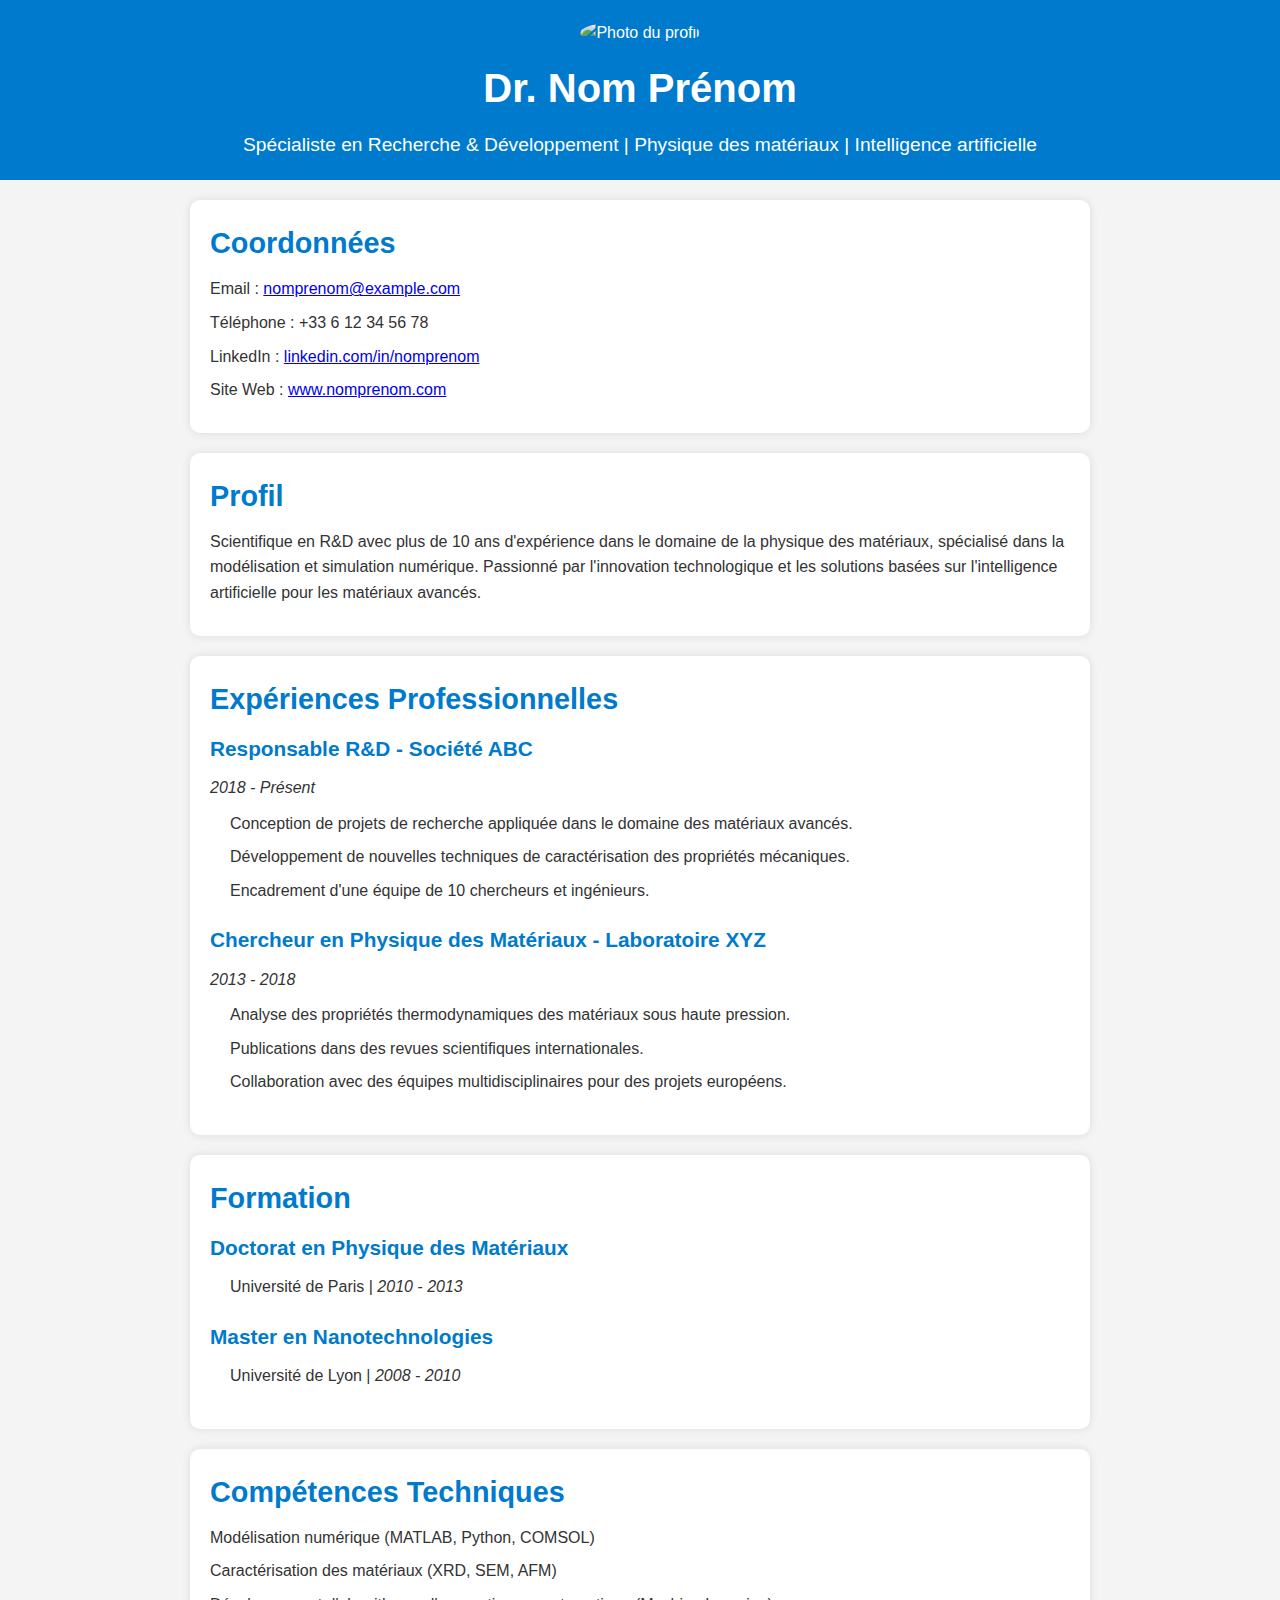
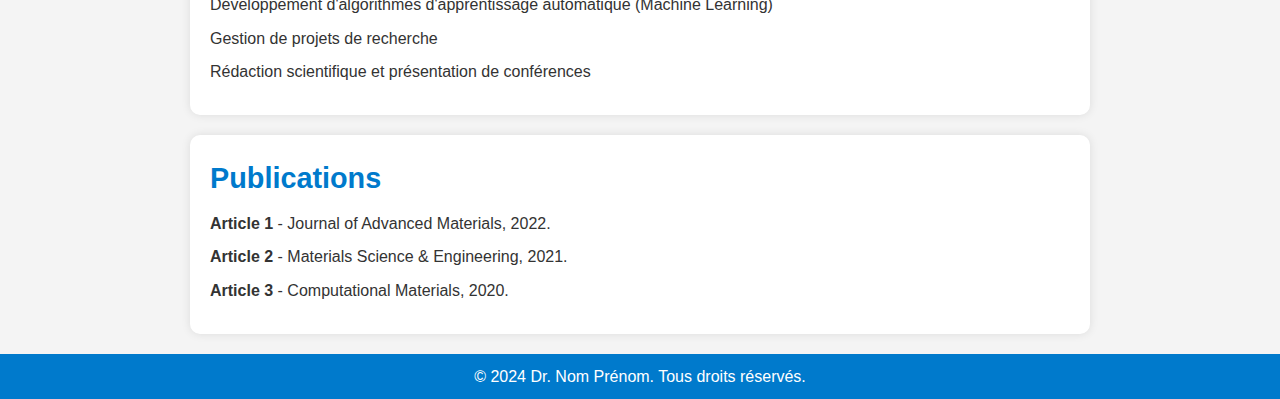
==== index.html @ 74c6ac13 "Add files via upload" ====
<!DOCTYPE html>
<html lang="fr">
<head>
    <meta charset="UTF-8">
    <meta name="viewport" content="width=device-width, initial-scale=1.0">
    <title>CV Scientifique R&D</title>
    <link rel="stylesheet" href="style.css">
</head>
<body>
    <header>
        <div class="photo-profil">
            <img src="photo.jpg" alt="Photo du profil">
        </div>
        <h1>Dr. Nom Prénom</h1>
        <p>Spécialiste en Recherche & Développement | Physique des matériaux | Intelligence artificielle</p>
    </header>

    <section class="contact">
        <h2>Coordonnées</h2>
        <ul>
            <li>Email : <a href="mailto:nomprenom@example.com">nomprenom@example.com</a></li>
            <li>Téléphone : +33 6 12 34 56 78</li>
            <li>LinkedIn : <a href="#">linkedin.com/in/nomprenom</a></li>
            <li>Site Web : <a href="#">www.nomprenom.com</a></li>
        </ul>
    </section>

    <section class="profil">
        <h2>Profil</h2>
        <p>Scientifique en R&D avec plus de 10 ans d'expérience dans le domaine de la physique des matériaux, 
        spécialisé dans la modélisation et simulation numérique. Passionné par l'innovation technologique 
        et les solutions basées sur l'intelligence artificielle pour les matériaux avancés.</p>
    </section>

    <section class="experience">
        <h2>Expériences Professionnelles</h2>
        <div class="experience-item">
            <h3>Responsable R&D - Société ABC</h3>
            <p><em>2018 - Présent</em></p>
            <ul>
                <li>Conception de projets de recherche appliquée dans le domaine des matériaux avancés.</li>
                <li>Développement de nouvelles techniques de caractérisation des propriétés mécaniques.</li>
                <li>Encadrement d'une équipe de 10 chercheurs et ingénieurs.</li>
            </ul>
        </div>
        <div class="experience-item">
            <h3>Chercheur en Physique des Matériaux - Laboratoire XYZ</h3>
            <p><em>2013 - 2018</em></p>
            <ul>
                <li>Analyse des propriétés thermodynamiques des matériaux sous haute pression.</li>
                <li>Publications dans des revues scientifiques internationales.</li>
                <li>Collaboration avec des équipes multidisciplinaires pour des projets européens.</li>
            </ul>
        </div>
    </section>

    <section class="education">
        <h2>Formation</h2>
        <div class="education-item">
            <h3>Doctorat en Physique des Matériaux</h3>
            <p>Université de Paris | <em>2010 - 2013</em></p>
        </div>
        <div class="education-item">
            <h3>Master en Nanotechnologies</h3>
            <p>Université de Lyon | <em>2008 - 2010</em></p>
        </div>
    </section>

    <section class="competences">
        <h2>Compétences Techniques</h2>
        <ul>
            <li>Modélisation numérique (MATLAB, Python, COMSOL)</li>
            <li>Caractérisation des matériaux (XRD, SEM, AFM)</li>
            <li>Développement d'algorithmes d'apprentissage automatique (Machine Learning)</li>
            <li>Gestion de projets de recherche</li>
            <li>Rédaction scientifique et présentation de conférences</li>
        </ul>
    </section>

    <section class="publications">
        <h2>Publications</h2>
        <ul>
            <li><strong>Article 1</strong> - Journal of Advanced Materials, 2022.</li>
            <li><strong>Article 2</strong> - Materials Science & Engineering, 2021.</li>
            <li><strong>Article 3</strong> - Computational Materials, 2020.</li>
        </ul>
    </section>

    <footer>
        <p>&copy; 2024 Dr. Nom Prénom. Tous droits réservés.</p>
    </footer>
</body>
</html>
---- style.css ----
* {
    margin: 0;
    padding: 0;
    box-sizing: border-box;
}

body {
    font-family: 'Arial', sans-serif;
    line-height: 1.6;
    background-color: #f4f4f4;
    color: #333;
}

header {
    text-align: center;
    padding: 20px;
    background-color: #007acc;
    color: white;
}

header h1 {
    margin-bottom: 10px;
    font-size: 2.5em;
}

header p {
    font-size: 1.2em;
    margin-top: 5px;
}

.photo-profil img {
    border-radius: 50%;
    width: 150px;
    height: 150px;
    margin-bottom: 10px;
}

section {
    max-width: 900px;
    margin: 20px auto;
    background-color: #fff;
    padding: 20px;
    border-radius: 10px;
    box-shadow: 0 0 10px rgba(0, 0, 0, 0.1);
}

section h2 {
    margin-bottom: 10px;
    font-size: 1.8em;
    color: #007acc;
}

section ul, section p {
    margin: 10px 0;
}

section ul {
    list-style: none;
    padding: 0;
}

section ul li {
    margin-bottom: 8px;
}

.experience-item, .education-item {
    margin-bottom: 20px;
}

.experience-item h3, .education-item h3 {
    font-size: 1.3em;
    color: #007acc;
}

.experience-item ul, .education-item p {
    margin-left: 20px;
}

footer {
    text-align: center;
    padding: 10px 0;
    background-color: #007acc;
    color: white;
    margin-top: 20px;
}
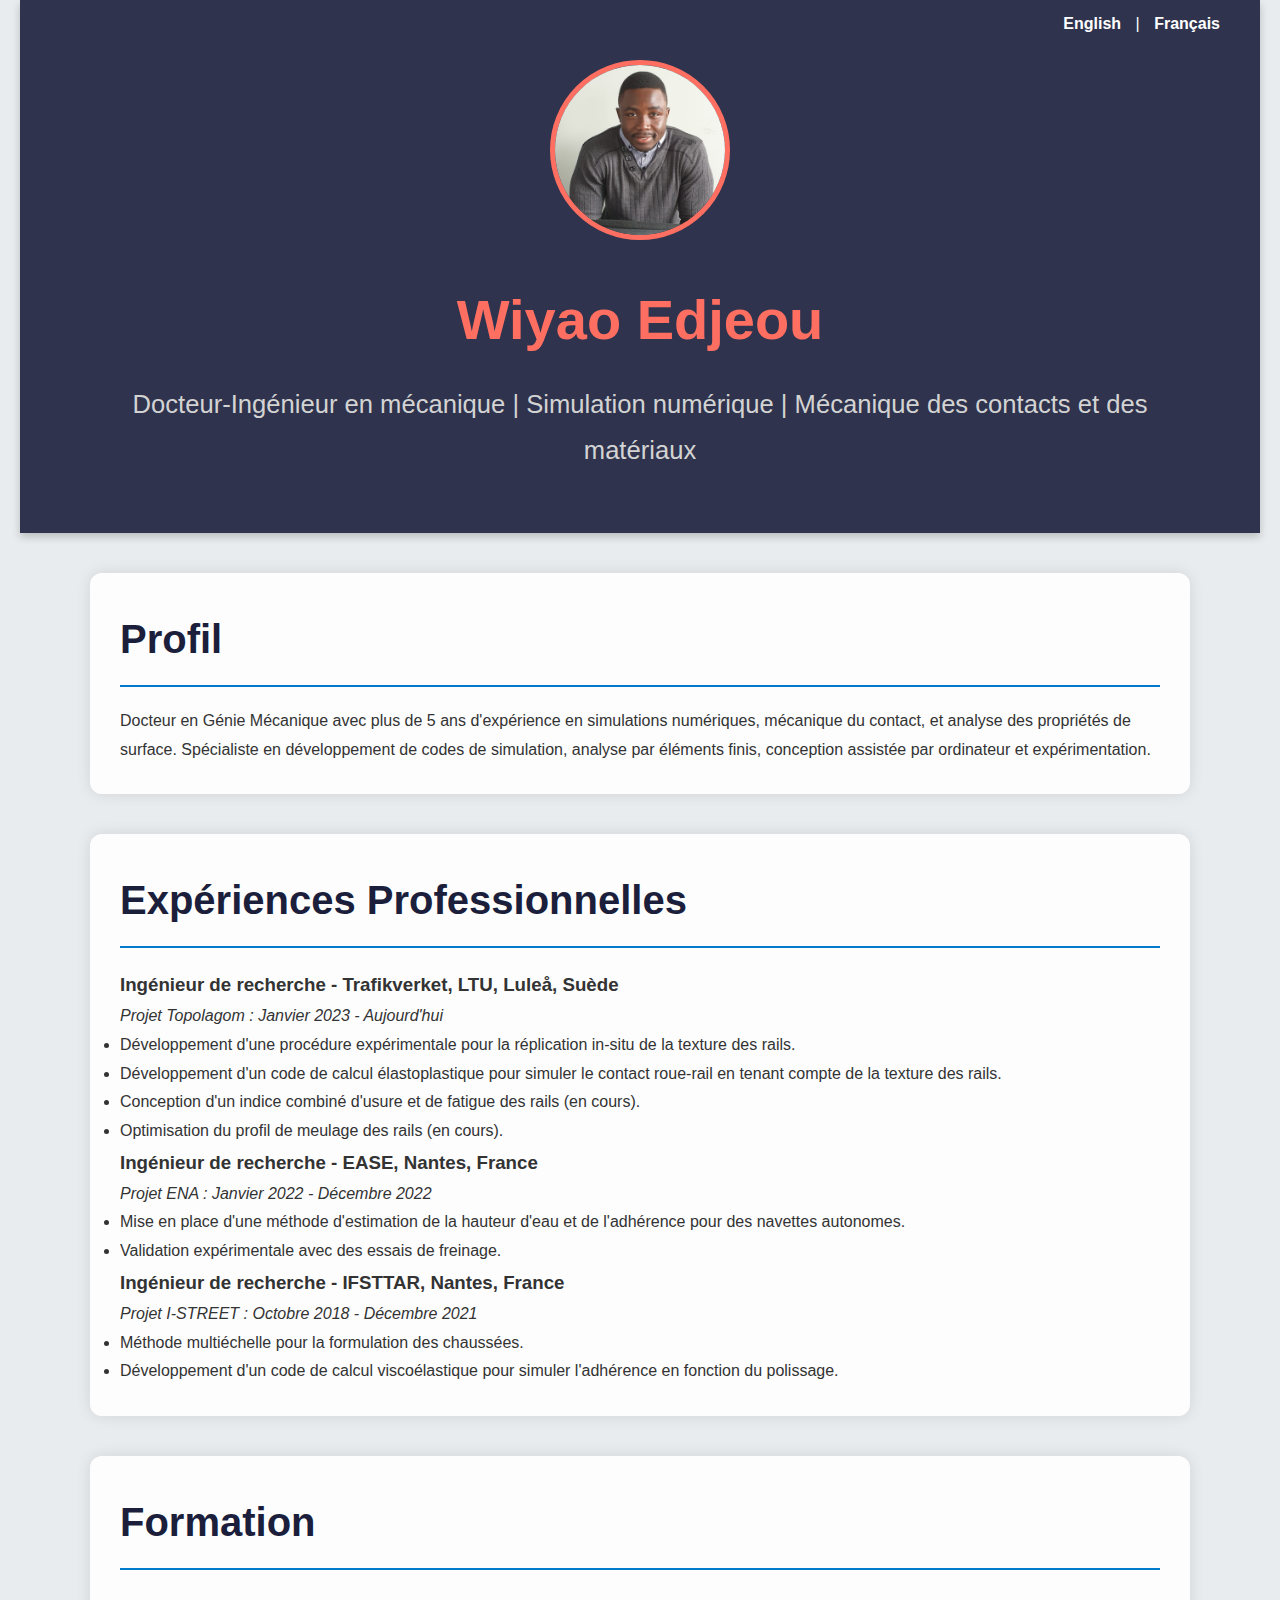
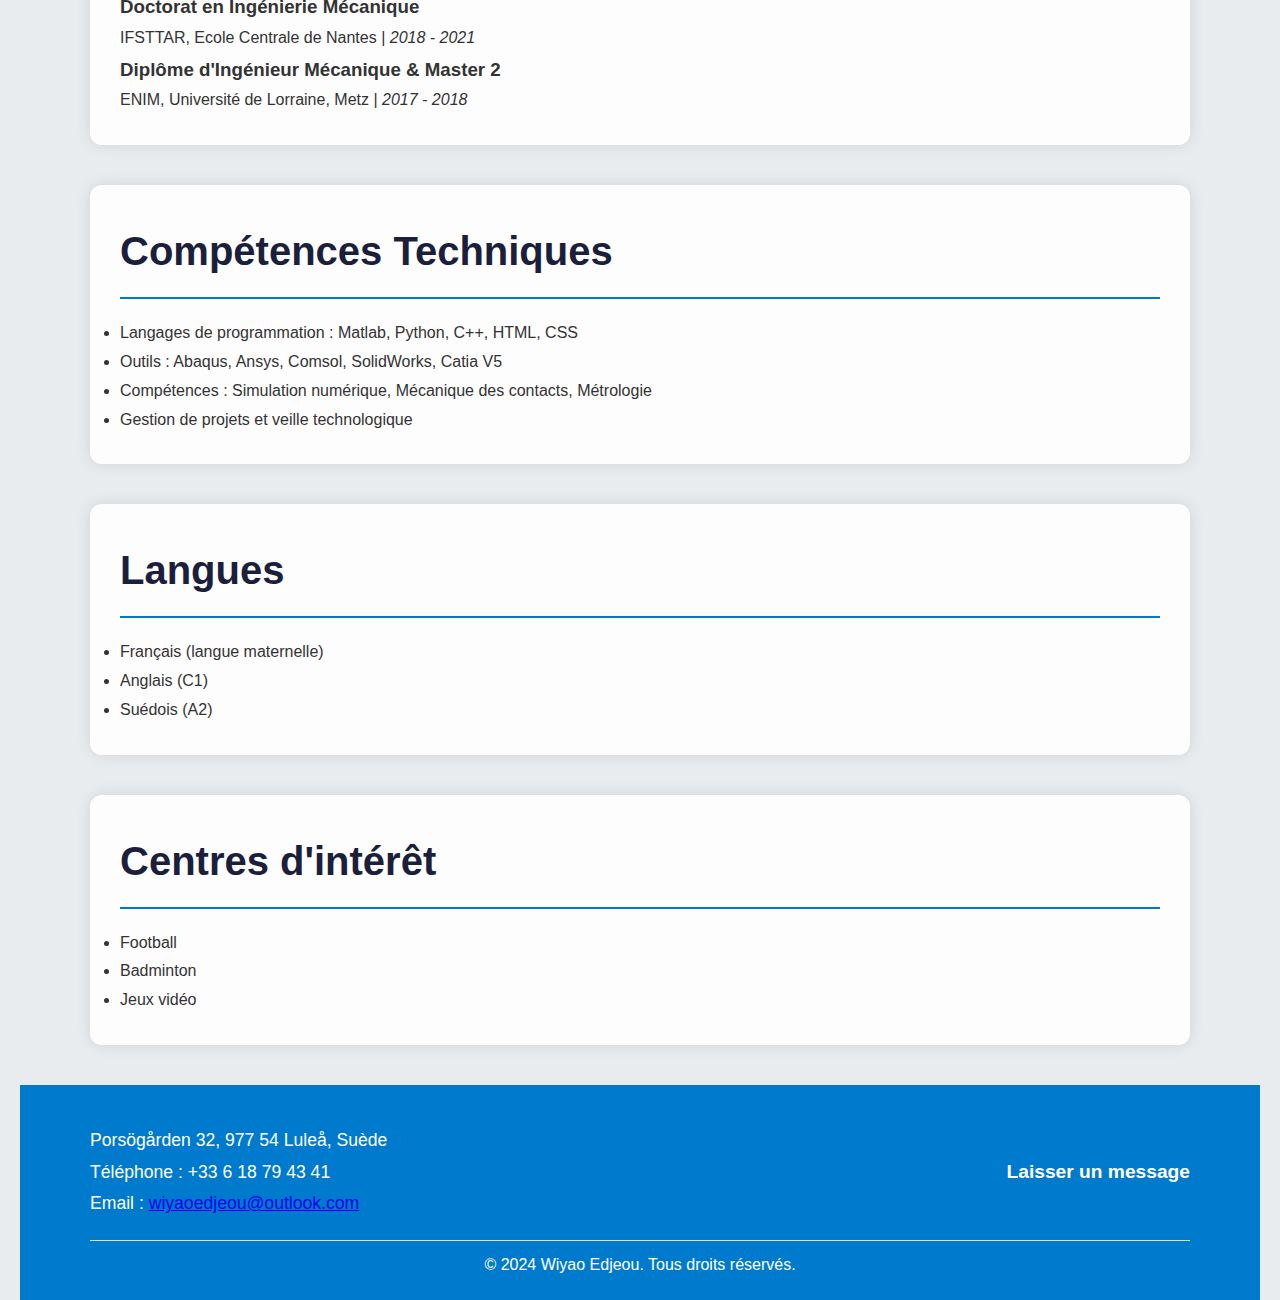
==== commit 6ec9770e: "Add files via upload" ====
--- a/index.html
+++ b/index.html
@@ -3,53 +3,52 @@
 <head>
     <meta charset="UTF-8">
     <meta name="viewport" content="width=device-width, initial-scale=1.0">
-    <title>CV Scientifique R&D</title>
-    <link rel="stylesheet" href="style.css">
+    <title>CV Wiyao Edjeou - Ingénieur en mécanique</title>
+    <link rel="stylesheet" href="main_style.css">
 </head>
 <body>
     <header>
+        <div class="lang-switcher">
+            <a href="index_en.html">English</a> | <a href="index.html">Français</a>
+        </div>
         <div class="photo-profil">
             <img src="photo.jpg" alt="Photo du profil">
         </div>
-        <h1>Dr. Nom Prénom</h1>
-        <p>Spécialiste en Recherche & Développement | Physique des matériaux | Intelligence artificielle</p>
+        <h1>Wiyao Edjeou</h1>
+        <p>Docteur-Ingénieur en mécanique | Simulation numérique | Mécanique des contacts et des matériaux</p>
     </header>
-
-    <section class="contact">
-        <h2>Coordonnées</h2>
-        <ul>
-            <li>Email : <a href="mailto:nomprenom@example.com">nomprenom@example.com</a></li>
-            <li>Téléphone : +33 6 12 34 56 78</li>
-            <li>LinkedIn : <a href="#">linkedin.com/in/nomprenom</a></li>
-            <li>Site Web : <a href="#">www.nomprenom.com</a></li>
-        </ul>
-    </section>
 
     <section class="profil">
         <h2>Profil</h2>
-        <p>Scientifique en R&D avec plus de 10 ans d'expérience dans le domaine de la physique des matériaux, 
-        spécialisé dans la modélisation et simulation numérique. Passionné par l'innovation technologique 
-        et les solutions basées sur l'intelligence artificielle pour les matériaux avancés.</p>
+        <p>Docteur en Génie Mécanique avec plus de 5 ans d'expérience en simulations numériques, mécanique du contact, et analyse des propriétés de surface. Spécialiste en développement de codes de simulation, analyse par éléments finis, conception assistée par ordinateur et expérimentation.</p>
     </section>
 
     <section class="experience">
         <h2>Expériences Professionnelles</h2>
         <div class="experience-item">
-            <h3>Responsable R&D - Société ABC</h3>
-            <p><em>2018 - Présent</em></p>
+            <h3>Ingénieur de recherche - Trafikverket, LTU, Luleå, Suède</h3>
+            <p><em>Projet Topolagom : Janvier 2023 - Aujourd'hui</em></p>
             <ul>
-                <li>Conception de projets de recherche appliquée dans le domaine des matériaux avancés.</li>
-                <li>Développement de nouvelles techniques de caractérisation des propriétés mécaniques.</li>
-                <li>Encadrement d'une équipe de 10 chercheurs et ingénieurs.</li>
+                <li>Développement d'une procédure expérimentale pour la réplication in-situ de la texture des rails.</li>
+                <li>Développement d'un code de calcul élastoplastique pour simuler le contact roue-rail en tenant compte de la texture des rails.</li>
+                <li>Conception d'un indice combiné d'usure et de fatigue des rails (en cours).</li>
+                <li>Optimisation du profil de meulage des rails (en cours).</li>
             </ul>
         </div>
         <div class="experience-item">
-            <h3>Chercheur en Physique des Matériaux - Laboratoire XYZ</h3>
-            <p><em>2013 - 2018</em></p>
+            <h3>Ingénieur de recherche - EASE, Nantes, France</h3>
+            <p><em>Projet ENA : Janvier 2022 - Décembre 2022</em></p>
             <ul>
-                <li>Analyse des propriétés thermodynamiques des matériaux sous haute pression.</li>
-                <li>Publications dans des revues scientifiques internationales.</li>
-                <li>Collaboration avec des équipes multidisciplinaires pour des projets européens.</li>
+                <li>Mise en place d'une méthode d'estimation de la hauteur d'eau et de l'adhérence pour des navettes autonomes.</li>
+                <li>Validation expérimentale avec des essais de freinage.</li>
+            </ul>
+        </div>
+        <div class="experience-item">
+            <h3>Ingénieur de recherche - IFSTTAR, Nantes, France</h3>
+            <p><em>Projet I-STREET : Octobre 2018 - Décembre 2021</em></p>
+            <ul>
+                <li>Méthode multiéchelle pour la formulation des chaussées.</li>
+                <li>Développement d'un code de calcul viscoélastique pour simuler l'adhérence en fonction du polissage.</li>
             </ul>
         </div>
     </section>
@@ -57,37 +56,58 @@
     <section class="education">
         <h2>Formation</h2>
         <div class="education-item">
-            <h3>Doctorat en Physique des Matériaux</h3>
-            <p>Université de Paris | <em>2010 - 2013</em></p>
+            <h3>Doctorat en Ingénierie Mécanique</h3>
+            <p>IFSTTAR, Ecole Centrale de Nantes | <em>2018 - 2021</em></p>
         </div>
         <div class="education-item">
-            <h3>Master en Nanotechnologies</h3>
-            <p>Université de Lyon | <em>2008 - 2010</em></p>
+            <h3>Diplôme d'Ingénieur Mécanique & Master 2</h3>
+            <p>ENIM, Université de Lorraine, Metz | <em>2017 - 2018</em></p>
         </div>
     </section>
 
     <section class="competences">
         <h2>Compétences Techniques</h2>
         <ul>
-            <li>Modélisation numérique (MATLAB, Python, COMSOL)</li>
-            <li>Caractérisation des matériaux (XRD, SEM, AFM)</li>
-            <li>Développement d'algorithmes d'apprentissage automatique (Machine Learning)</li>
-            <li>Gestion de projets de recherche</li>
-            <li>Rédaction scientifique et présentation de conférences</li>
+            <li>Langages de programmation : Matlab, Python, C++, HTML, CSS</li>
+            <li>Outils : Abaqus, Ansys, Comsol, SolidWorks, Catia V5</li>
+            <li>Compétences : Simulation numérique, Mécanique des contacts, Métrologie</li>
+            <li>Gestion de projets et veille technologique</li>
         </ul>
     </section>
 
-    <section class="publications">
-        <h2>Publications</h2>
+    <section class="languages">
+        <h2>Langues</h2>
         <ul>
-            <li><strong>Article 1</strong> - Journal of Advanced Materials, 2022.</li>
-            <li><strong>Article 2</strong> - Materials Science & Engineering, 2021.</li>
-            <li><strong>Article 3</strong> - Computational Materials, 2020.</li>
+            <li>Français (langue maternelle)</li>
+            <li>Anglais (C1)</li>
+            <li>Suédois (A2)</li>
         </ul>
     </section>
 
+    <section class="hobbies">
+        <h2>Centres d'intérêt</h2>
+        <ul>
+            <li>Football</li>
+            <li>Badminton</li>
+            <li>Jeux vidéo</li>
+        </ul>
+    </section>
+
+    <!-- Updated Footer -->
     <footer>
-        <p>&copy; 2024 Dr. Nom Prénom. Tous droits réservés.</p>
+        <div class="footer-container">
+            <div class="footer-left">
+                <p>
+                    Porsögården 32, 977 54 Luleå, Suède<br>
+                    Téléphone : +33 6 18 79 43 41<br>
+                    Email : <a href="mailto:wiyaoedjeou@outlook.com">wiyaoedjeou@outlook.com</a>
+                </p>
+            </div>
+            <div class="footer-right">
+                <p><a href="contact.html">Laisser un message</a></p>
+            </div>
+        </div>
+        <p class="copyright">&copy; 2024 Wiyao Edjeou. Tous droits réservés.</p>
     </footer>
 </body>
 </html>
--- a/main_style.css
+++ b/main_style.css
@@ -0,0 +1,128 @@
+/* Main page styling */
+* {
+    margin: 0;
+    padding: 0;
+    box-sizing: border-box;
+}
+
+body {
+    font-family: 'Lato', sans-serif;
+    background-color: #e9ecef;
+    color: #333;
+    line-height: 1.8;
+    padding: 0 20px;
+    background-image: url('background-simulation.jpg'); /* Replace with an engineering-related background */
+    background-size: cover;
+    background-attachment: fixed;
+}
+
+/* Header */
+header {
+    text-align: center;
+    padding: 60px;
+    background-color: rgba(27, 31, 59, 0.9);
+    color: white;
+    position: relative;
+    box-shadow: 0 4px 8px rgba(0, 0, 0, 0.2);
+}
+
+header h1 {
+    font-size: 3.5em;
+    margin-bottom: 10px;
+    font-weight: bold;
+    color: #ff6f61;
+}
+
+header p {
+    font-size: 1.6em;
+    color: #d3d3d3;
+}
+
+.photo-profil img {
+    border-radius: 50%;
+    width: 180px;
+    height: 180px;
+    border: 5px solid #ff6f61;
+    margin-bottom: 20px;
+}
+
+/* Section Styling */
+section {
+    max-width: 1100px;
+    margin: 40px auto;
+    background-color: rgba(255, 255, 255, 0.9);
+    padding: 30px;
+    border-radius: 12px;
+    box-shadow: 0 0 15px rgba(0, 0, 0, 0.1);
+}
+
+section h2 {
+    font-size: 2.5em;
+    margin-bottom: 20px;
+    color: #1b1f3b;
+    border-bottom: 2px solid #007acc;
+    padding-bottom: 10px;
+}
+
+/* Footer Styles */
+footer {
+    background-color: #007acc;
+    color: white;
+    padding: 20px;
+    margin-top: 40px;
+}
+
+.footer-container {
+    display: flex;
+    justify-content: space-between;
+    align-items: center;
+    max-width: 1100px;
+    margin: 0 auto;
+    padding: 20px 0;
+    border-bottom: 1px solid #e0e0e0;
+}
+
+.footer-left {
+    text-align: left;
+    font-size: 1.1em;
+}
+
+.footer-right {
+    text-align: right;
+    font-size: 1.2em;
+}
+
+.footer-right a {
+    color: white;
+    text-decoration: none;
+    font-weight: bold;
+}
+
+.footer-right a:hover {
+    text-decoration: underline;
+}
+
+/* Copyright Section */
+footer .copyright {
+    text-align: center;
+    font-size: 1em;
+    margin-top: 10px;
+}
+
+/* Language Switcher */
+.lang-switcher {
+    position: absolute;
+    top: 10px;
+    right: 30px;
+}
+
+.lang-switcher a {
+    color: #fff;
+    font-weight: bold;
+    margin: 0 10px;
+    text-decoration: none;
+}
+
+.lang-switcher a:hover {
+    text-decoration: underline;
+}
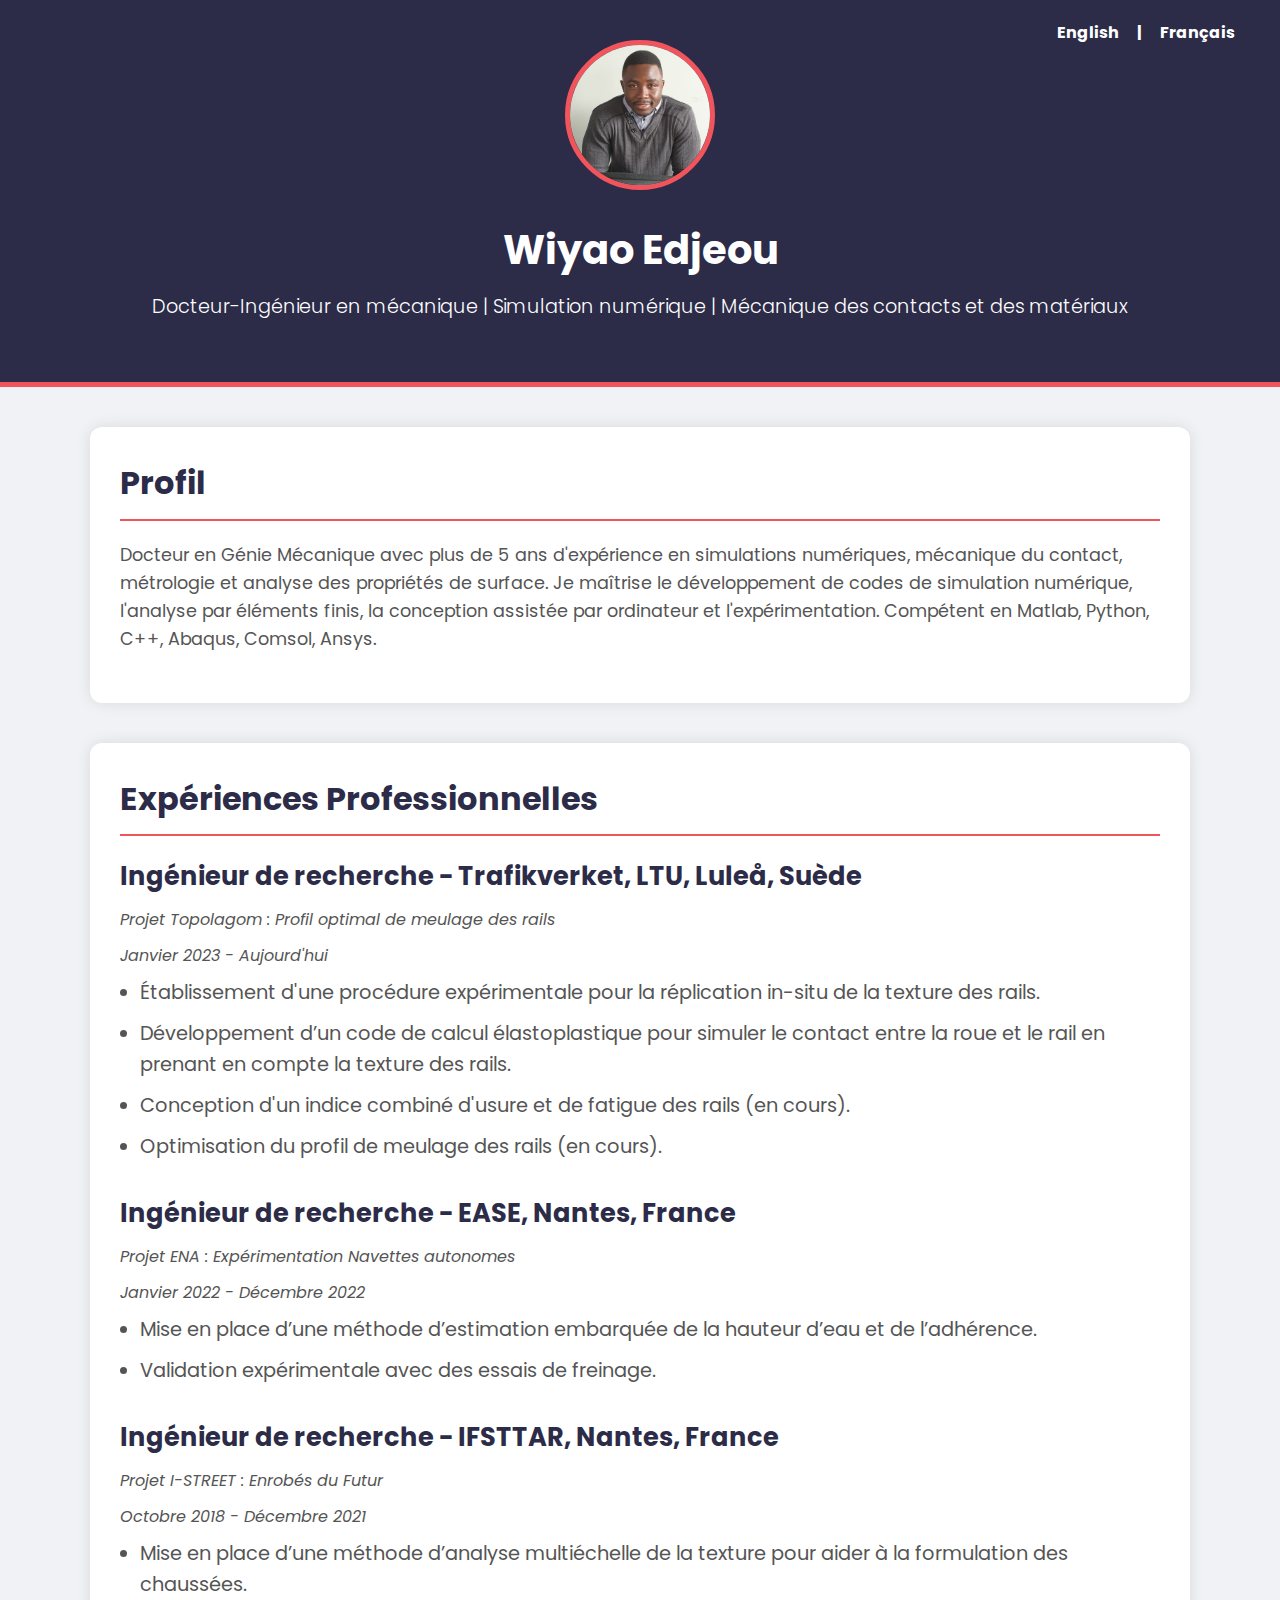
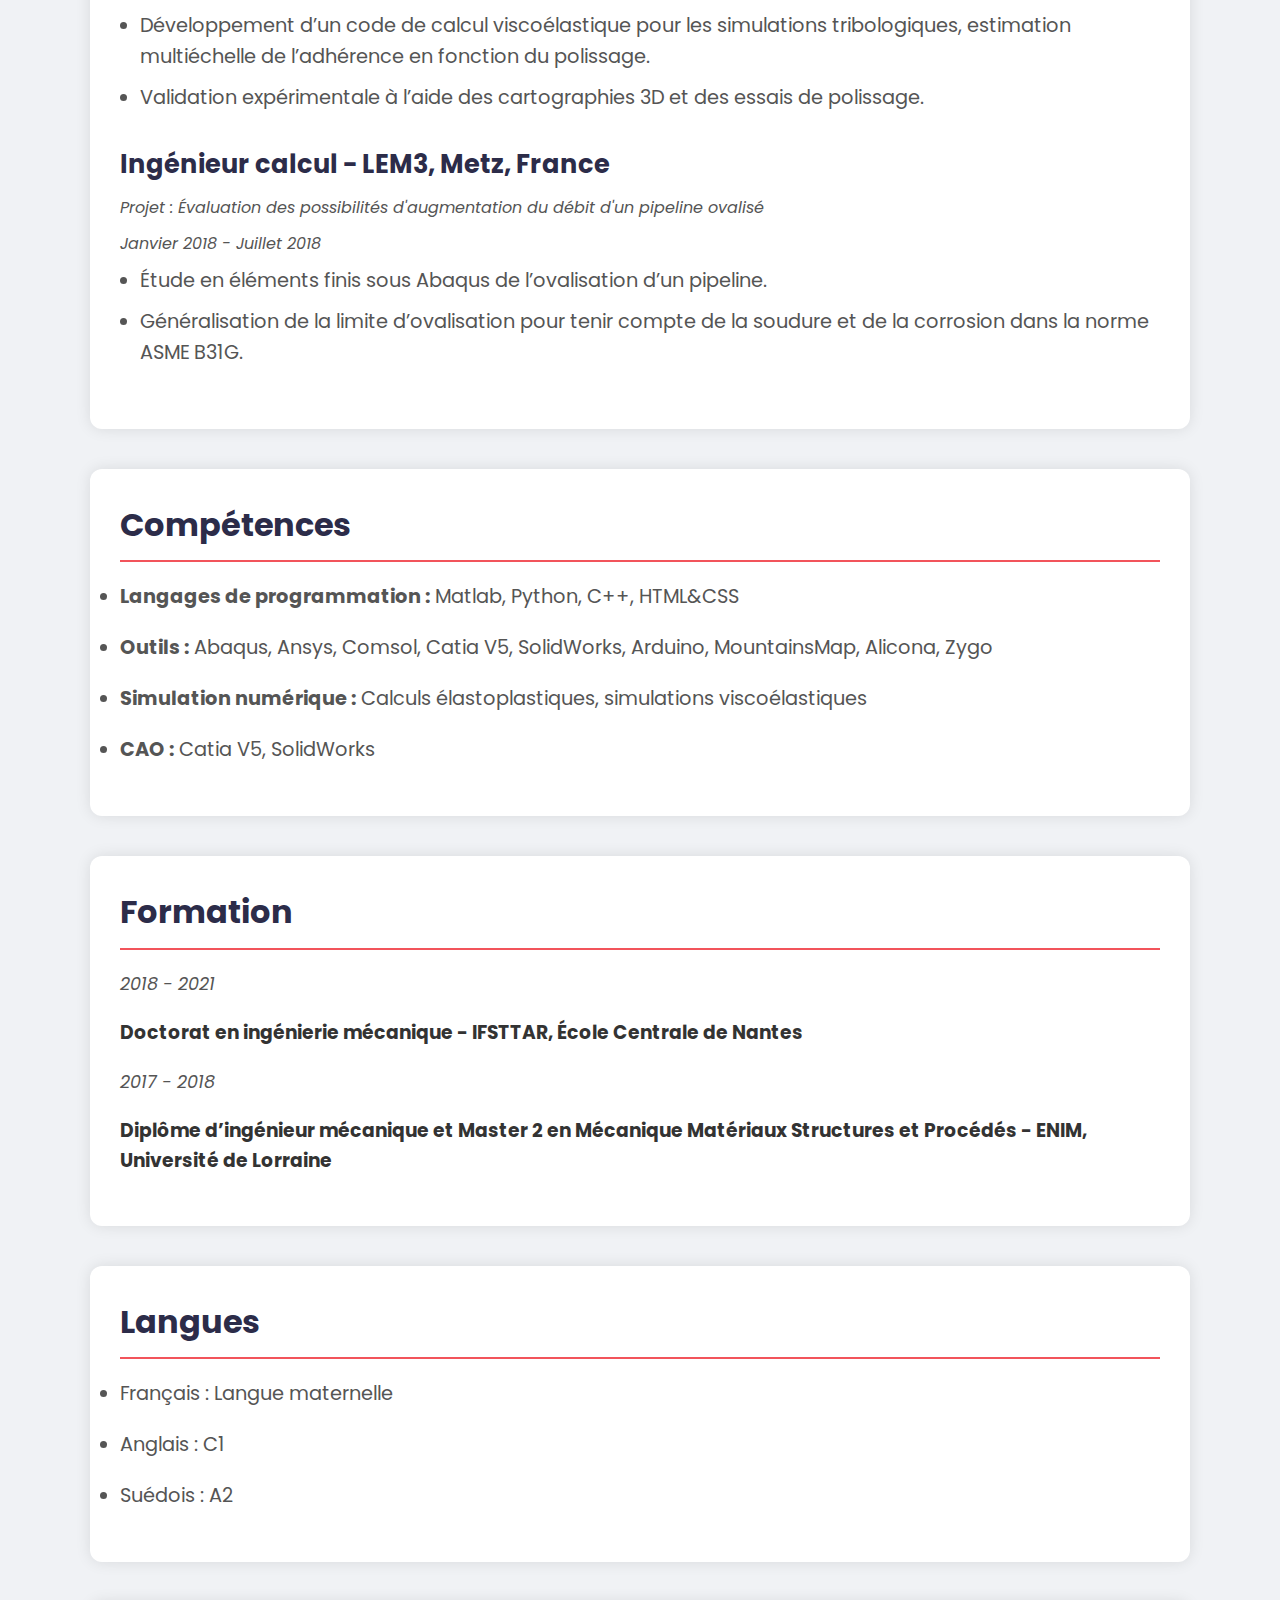
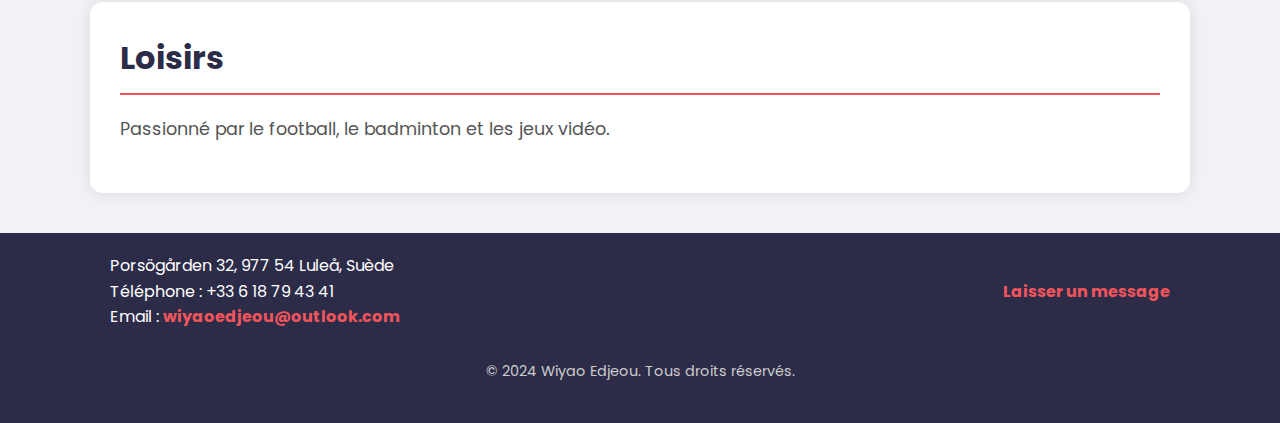
==== commit 65688318: "Add files via upload" ====
--- a/index.html
+++ b/index.html
@@ -4,6 +4,7 @@
     <meta charset="UTF-8">
     <meta name="viewport" content="width=device-width, initial-scale=1.0">
     <title>CV Wiyao Edjeou - Ingénieur en mécanique</title>
+    <link href="https://fonts.googleapis.com/css2?family=Poppins:wght@300;400;600&display=swap" rel="stylesheet">
     <link rel="stylesheet" href="main_style.css">
 </head>
 <body>
@@ -20,80 +21,99 @@
 
     <section class="profil">
         <h2>Profil</h2>
-        <p>Docteur en Génie Mécanique avec plus de 5 ans d'expérience en simulations numériques, mécanique du contact, et analyse des propriétés de surface. Spécialiste en développement de codes de simulation, analyse par éléments finis, conception assistée par ordinateur et expérimentation.</p>
+        <p>
+            Docteur en Génie Mécanique avec plus de 5 ans d'expérience en simulations numériques, mécanique du contact,
+            métrologie et analyse des propriétés de surface. Je maîtrise le développement de codes de simulation numérique,
+            l'analyse par éléments finis, la conception assistée par ordinateur et l'expérimentation. Compétent en Matlab, 
+            Python, C++, Abaqus, Comsol, Ansys.
+        </p>
     </section>
 
     <section class="experience">
         <h2>Expériences Professionnelles</h2>
+
         <div class="experience-item">
             <h3>Ingénieur de recherche - Trafikverket, LTU, Luleå, Suède</h3>
-            <p><em>Projet Topolagom : Janvier 2023 - Aujourd'hui</em></p>
+            <p>Projet Topolagom : Profil optimal de meulage des rails</p>
+            <p><em>Janvier 2023 - Aujourd'hui</em></p>
             <ul>
-                <li>Développement d'une procédure expérimentale pour la réplication in-situ de la texture des rails.</li>
-                <li>Développement d'un code de calcul élastoplastique pour simuler le contact roue-rail en tenant compte de la texture des rails.</li>
+                <li>Établissement d'une procédure expérimentale pour la réplication in-situ de la texture des rails.</li>
+                <li>Développement d’un code de calcul élastoplastique pour simuler le contact entre la roue et le rail en prenant en compte la texture des rails.</li>
                 <li>Conception d'un indice combiné d'usure et de fatigue des rails (en cours).</li>
                 <li>Optimisation du profil de meulage des rails (en cours).</li>
             </ul>
         </div>
+
         <div class="experience-item">
             <h3>Ingénieur de recherche - EASE, Nantes, France</h3>
-            <p><em>Projet ENA : Janvier 2022 - Décembre 2022</em></p>
+            <p>Projet ENA : Expérimentation Navettes autonomes</p>
+            <p><em>Janvier 2022 - Décembre 2022</em></p>
             <ul>
-                <li>Mise en place d'une méthode d'estimation de la hauteur d'eau et de l'adhérence pour des navettes autonomes.</li>
+                <li>Mise en place d’une méthode d’estimation embarquée de la hauteur d’eau et de l’adhérence.</li>
                 <li>Validation expérimentale avec des essais de freinage.</li>
             </ul>
         </div>
+
         <div class="experience-item">
             <h3>Ingénieur de recherche - IFSTTAR, Nantes, France</h3>
-            <p><em>Projet I-STREET : Octobre 2018 - Décembre 2021</em></p>
+            <p>Projet I-STREET : Enrobés du Futur</p>
+            <p><em>Octobre 2018 - Décembre 2021</em></p>
             <ul>
-                <li>Méthode multiéchelle pour la formulation des chaussées.</li>
-                <li>Développement d'un code de calcul viscoélastique pour simuler l'adhérence en fonction du polissage.</li>
+                <li>Mise en place d’une méthode d’analyse multiéchelle de la texture pour aider à la formulation des chaussées.</li>
+                <li>Développement d’un code de calcul viscoélastique pour les simulations tribologiques, estimation multiéchelle de l’adhérence en fonction du polissage.</li>
+                <li>Validation expérimentale à l’aide des cartographies 3D et des essais de polissage.</li>
+            </ul>
+        </div>
+
+        <div class="experience-item">
+            <h3>Ingénieur calcul - LEM3, Metz, France</h3>
+            <p>Projet : Évaluation des possibilités d'augmentation du débit d'un pipeline ovalisé</p>
+            <p><em>Janvier 2018 - Juillet 2018</em></p>
+            <ul>
+                <li>Étude en éléments finis sous Abaqus de l’ovalisation d’un pipeline.</li>
+                <li>Généralisation de la limite d’ovalisation pour tenir compte de la soudure et de la corrosion dans la norme ASME B31G.</li>
             </ul>
         </div>
     </section>
 
-    <section class="education">
+    <section class="competences">
+        <h2>Compétences</h2>
+        <ul>
+            <li><strong>Langages de programmation :</strong> Matlab, Python, C++, HTML&CSS</li>
+            <li><strong>Outils :</strong> Abaqus, Ansys, Comsol, Catia V5, SolidWorks, Arduino, MountainsMap, Alicona, Zygo</li>
+            <li><strong>Simulation numérique :</strong> Calculs élastoplastiques, simulations viscoélastiques</li>
+            <li><strong>CAO :</strong> Catia V5, SolidWorks</li>
+        </ul>
+    </section>
+
+    <section class="formation">
         <h2>Formation</h2>
-        <div class="education-item">
-            <h3>Doctorat en Ingénierie Mécanique</h3>
-            <p>IFSTTAR, Ecole Centrale de Nantes | <em>2018 - 2021</em></p>
+        <div class="formation-item">
+            <p><em>2018 - 2021</em></p>
+            <h3>Doctorat en ingénierie mécanique - IFSTTAR, École Centrale de Nantes</h3>
         </div>
-        <div class="education-item">
-            <h3>Diplôme d'Ingénieur Mécanique & Master 2</h3>
-            <p>ENIM, Université de Lorraine, Metz | <em>2017 - 2018</em></p>
+        <div class="formation-item">
+            <p><em>2017 - 2018</em></p>
+            <h3>Diplôme d’ingénieur mécanique et Master 2 en Mécanique Matériaux Structures et Procédés - ENIM, Université de Lorraine</h3>
         </div>
     </section>
 
-    <section class="competences">
-        <h2>Compétences Techniques</h2>
-        <ul>
-            <li>Langages de programmation : Matlab, Python, C++, HTML, CSS</li>
-            <li>Outils : Abaqus, Ansys, Comsol, SolidWorks, Catia V5</li>
-            <li>Compétences : Simulation numérique, Mécanique des contacts, Métrologie</li>
-            <li>Gestion de projets et veille technologique</li>
-        </ul>
-    </section>
-
-    <section class="languages">
+    <section class="langues">
         <h2>Langues</h2>
         <ul>
-            <li>Français (langue maternelle)</li>
-            <li>Anglais (C1)</li>
-            <li>Suédois (A2)</li>
+            <li>Français : Langue maternelle</li>
+            <li>Anglais : C1</li>
+            <li>Suédois : A2</li>
         </ul>
     </section>
 
     <section class="hobbies">
-        <h2>Centres d'intérêt</h2>
-        <ul>
-            <li>Football</li>
-            <li>Badminton</li>
-            <li>Jeux vidéo</li>
-        </ul>
+        <h2>Loisirs</h2>
+        <p>
+            Passionné par le football, le badminton et les jeux vidéo.
+        </p>
     </section>
 
-    <!-- Updated Footer -->
     <footer>
         <div class="footer-container">
             <div class="footer-left">
--- a/main_style.css
+++ b/main_style.css
@@ -1,4 +1,4 @@
-/* Main page styling */
+/* Reset CSS */
 * {
     margin: 0;
     padding: 0;
@@ -6,123 +6,157 @@
 }
 
 body {
-    font-family: 'Lato', sans-serif;
-    background-color: #e9ecef;
+    font-family: 'Poppins', sans-serif; /* Police attrayante et cohérente */
+    background-color: #f0f2f5;
     color: #333;
-    line-height: 1.8;
-    padding: 0 20px;
-    background-image: url('background-simulation.jpg'); /* Replace with an engineering-related background */
-    background-size: cover;
-    background-attachment: fixed;
+    line-height: 1.6;
+    padding: 0;
+    margin: 0;
 }
 
-/* Header */
+a {
+    text-decoration: none;
+    color: #2C2C49;
+}
+
+h1, h2, h3, p {
+    margin-bottom: 20px;
+}
+
+/* Header Styles */
 header {
+    background-color: #2C2C49; /* Couleur préférée */
+    color: white;
     text-align: center;
-    padding: 60px;
-    background-color: rgba(27, 31, 59, 0.9);
-    color: white;
-    position: relative;
-    box-shadow: 0 4px 8px rgba(0, 0, 0, 0.2);
+    padding: 40px;
+    border-bottom: 5px solid #F2545B; /* Ligne colorée subtile en bas du header */
 }
 
 header h1 {
-    font-size: 3.5em;
+    font-size: 2.5em; /* Taille réduite pour plus de cohérence */
+    font-weight: bold;
     margin-bottom: 10px;
-    font-weight: bold;
-    color: #ff6f61;
 }
 
 header p {
-    font-size: 1.6em;
-    color: #d3d3d3;
+    font-size: 1.2em; /* Taille réduite pour plus d'harmonie */
+    font-weight: 300;
 }
 
 .photo-profil img {
     border-radius: 50%;
-    width: 180px;
-    height: 180px;
-    border: 5px solid #ff6f61;
+    width: 150px;
+    height: 150px;
+    border: 5px solid #F2545B; /* Encadrement rouge élégant autour de la photo */
     margin-bottom: 20px;
+}
+
+.lang-switcher {
+    position: absolute;
+    top: 20px;
+    right: 30px;
+    font-size: 1em;
+    font-weight: bold;
+}
+
+.lang-switcher a {
+    color: white;
+    margin: 0 15px;
+    transition: opacity 0.3s ease;
+}
+
+.lang-switcher a:hover {
+    opacity: 0.7;
 }
 
 /* Section Styling */
 section {
     max-width: 1100px;
     margin: 40px auto;
-    background-color: rgba(255, 255, 255, 0.9);
     padding: 30px;
+    background-color: white;
     border-radius: 12px;
     box-shadow: 0 0 15px rgba(0, 0, 0, 0.1);
+    margin-bottom: 40px;
 }
 
 section h2 {
-    font-size: 2.5em;
+    font-size: 2em; /* Taille cohérente et professionnelle */
+    color: #2C2C49;
     margin-bottom: 20px;
-    color: #1b1f3b;
-    border-bottom: 2px solid #007acc;
+    border-bottom: 2px solid #F2545B;
     padding-bottom: 10px;
 }
 
-/* Footer Styles */
+section p, section ul, section li {
+    font-size: 1.1em; /* Uniformité du texte pour un rendu plus agréable */
+    color: #555;
+    margin-bottom: 20px;
+}
+
+.experience-item {
+    margin-bottom: 30px;
+}
+
+.experience-item h3 {
+    font-size: 1.6em; /* Taille plus petite pour le sous-titre */
+    color: #2C2C49;
+    margin-bottom: 10px;
+}
+
+.experience-item p {
+    font-size: 1em;
+    font-style: italic;
+    margin-bottom: 10px;
+}
+
+.experience-item ul {
+    list-style: disc;
+    margin-left: 20px;
+    font-size: 1.1em;
+}
+
+.experience-item ul li {
+    margin-bottom: 10px;
+}
+
+/* Footer Styling */
 footer {
-    background-color: #007acc;
+    background-color: #2C2C49;
     color: white;
-    padding: 20px;
-    margin-top: 40px;
+    padding: 20px 0;
+    text-align: center;
+    font-size: 1em;
+}
+
+footer a {
+    color: #F2545B;
+    font-weight: bold;
+}
+
+footer a:hover {
+    text-decoration: underline;
 }
 
 .footer-container {
+    max-width: 1100px;
+    margin: 0 auto;
     display: flex;
     justify-content: space-between;
     align-items: center;
-    max-width: 1100px;
-    margin: 0 auto;
-    padding: 20px 0;
-    border-bottom: 1px solid #e0e0e0;
+    padding: 0 20px;
 }
 
-.footer-left {
+.footer-container .footer-left {
     text-align: left;
-    font-size: 1.1em;
 }
 
-.footer-right {
+.footer-container .footer-right {
     text-align: right;
-    font-size: 1.2em;
 }
 
-.footer-right a {
-    color: white;
-    text-decoration: none;
-    font-weight: bold;
+footer p.copyright {
+    margin-top: 10px;
+    font-size: 0.9em;
+    color: #ccc;
 }
-
-.footer-right a:hover {
-    text-decoration: underline;
-}
-
-/* Copyright Section */
-footer .copyright {
-    text-align: center;
-    font-size: 1em;
-    margin-top: 10px;
-}
-
-/* Language Switcher */
-.lang-switcher {
-    position: absolute;
-    top: 10px;
-    right: 30px;
-}
-
-.lang-switcher a {
-    color: #fff;
-    font-weight: bold;
-    margin: 0 10px;
-    text-decoration: none;
-}
-
-.lang-switcher a:hover {
-    text-decoration: underline;
-}
